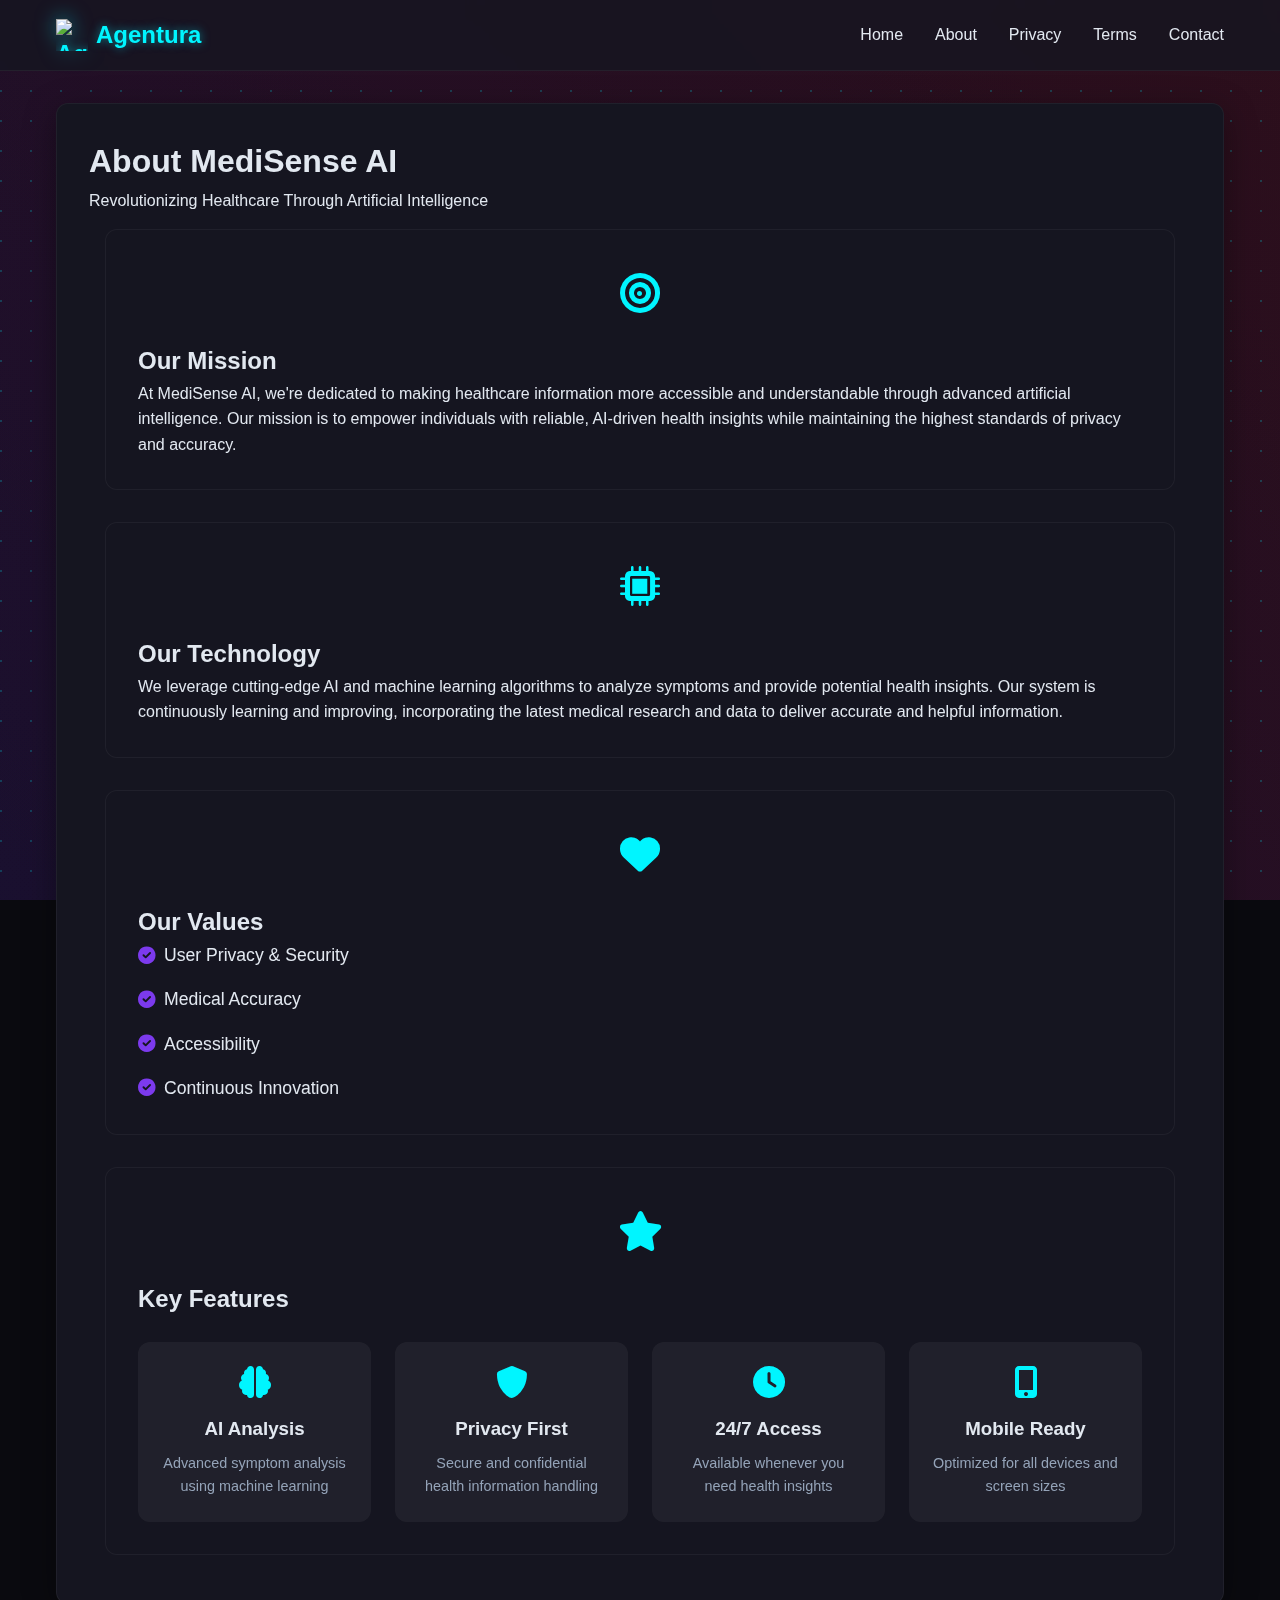
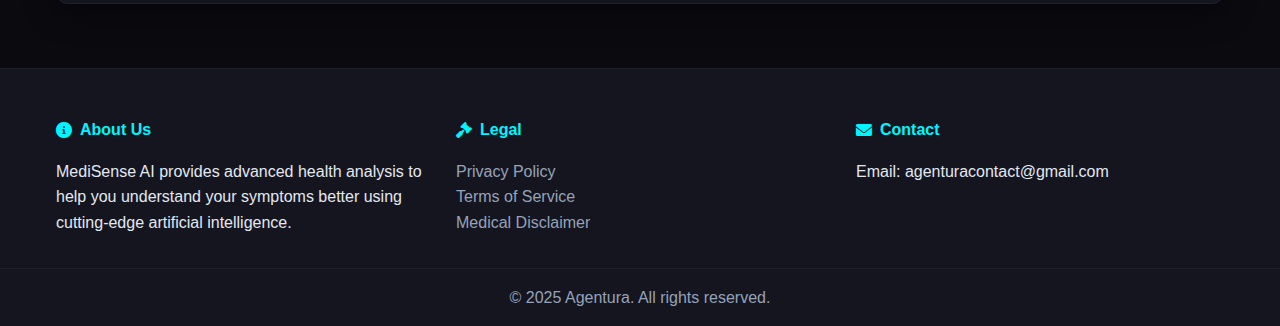
==== about.html @ 5d14335b "Add files via upload" ====
<!DOCTYPE html>
<html lang="en">
<head>
    <meta charset="UTF-8">
    <meta name="viewport" content="width=device-width, initial-scale=1.0">
    <meta name="description" content="About MediSense AI - Learn about our mission and advanced health analysis technology">
    <title>About Us | MediSense AI</title>
    <link rel="stylesheet" href="styles.css">
    <link rel="stylesheet" href="https://cdnjs.cloudflare.com/ajax/libs/font-awesome/6.0.0/css/all.min.css">
</head>
<body>
    <div class="page-wrapper">
        <div class="background-pattern"></div>

        <header>
            <nav>
                <div class="logo">
                    <img src="images/2025030122275204.png" alt="Agentura Logo" class="logo-img">
                    <span>Agentura</span>
                </div>
                <ul>
                    <li><a href="index.html">Home</a></li>
                    <li><a href="about.html">About</a></li>
                    <li><a href="privacy.html">Privacy</a></li>
                    <li><a href="terms.html">Terms</a></li>
                    <li><a href="contact.html">Contact</a></li>
                </ul>
            </nav>
        </header>

        <div class="container">
            <div class="main-content">
                <div class="hero-section">
                    <h1>About MediSense AI</h1>
                    <p class="subtitle">Revolutionizing Healthcare Through Artificial Intelligence</p>
                </div>

                <div class="about-container">
                    <div class="about-section mission">
                        <div class="about-icon">
                            <i class="fas fa-bullseye"></i>
                        </div>
                        <h2>Our Mission</h2>
                        <p>At MediSense AI, we're dedicated to making healthcare information more accessible and understandable through advanced artificial intelligence. Our mission is to empower individuals with reliable, AI-driven health insights while maintaining the highest standards of privacy and accuracy.</p>
                    </div>

                    <div class="about-section technology">
                        <div class="about-icon">
                            <i class="fas fa-microchip"></i>
                        </div>
                        <h2>Our Technology</h2>
                        <p>We leverage cutting-edge AI and machine learning algorithms to analyze symptoms and provide potential health insights. Our system is continuously learning and improving, incorporating the latest medical research and data to deliver accurate and helpful information.</p>
                    </div>

                    <div class="about-section values">
                        <div class="about-icon">
                            <i class="fas fa-heart"></i>
                        </div>
                        <h2>Our Values</h2>
                        <ul class="values-list">
                            <li><i class="fas fa-check-circle"></i> User Privacy & Security</li>
                            <li><i class="fas fa-check-circle"></i> Medical Accuracy</li>
                            <li><i class="fas fa-check-circle"></i> Accessibility</li>
                            <li><i class="fas fa-check-circle"></i> Continuous Innovation</li>
                        </ul>
                    </div>

                    <div class="about-section features">
                        <div class="about-icon">
                            <i class="fas fa-star"></i>
                        </div>
                        <h2>Key Features</h2>
                        <div class="features-grid">
                            <div class="feature-card">
                                <i class="fas fa-brain"></i>
                                <h3>AI Analysis</h3>
                                <p>Advanced symptom analysis using machine learning</p>
                            </div>
                            <div class="feature-card">
                                <i class="fas fa-shield-alt"></i>
                                <h3>Privacy First</h3>
                                <p>Secure and confidential health information handling</p>
                            </div>
                            <div class="feature-card">
                                <i class="fas fa-clock"></i>
                                <h3>24/7 Access</h3>
                                <p>Available whenever you need health insights</p>
                            </div>
                            <div class="feature-card">
                                <i class="fas fa-mobile-alt"></i>
                                <h3>Mobile Ready</h3>
                                <p>Optimized for all devices and screen sizes</p>
                            </div>
                        </div>
                    </div>
                </div>
            </div>
        </div>

        <footer>
            <div class="footer-content">
                <div class="footer-section">
                    <h4><i class="fas fa-info-circle"></i> About Us</h4>
                    <p>MediSense AI provides advanced health analysis to help you understand your symptoms better using cutting-edge artificial intelligence.</p>
                </div>
                <div class="footer-section">
                    <h4><i class="fas fa-gavel"></i> Legal</h4>
                    <ul>
                        <li><a href="privacy.html">Privacy Policy</a></li>
                        <li><a href="terms.html">Terms of Service</a></li>
                        <li><a href="disclaimer.html">Medical Disclaimer</a></li>
                    </ul>
                </div>
                <div class="footer-section">
                    <h4><i class="fas fa-envelope"></i> Contact</h4>
                    <p>Email: agenturacontact@gmail.com</p>
                </div>
            </div>
            <div class="footer-bottom">
                <p>&copy; 2025 Agentura. All rights reserved.</p>
            </div>
        </footer>
    </div>

    <!-- Scripts -->
    <script src="cursor-effects.js"></script>
</body>
</html>
---- styles.css ----
:root {
    --primary-color: #00F5FF;
    --secondary-color: #FF3366;
    --accent-color: #7C3AED;
    --background-color: #0A0A0F;
    --surface-color: #151520;
    --text-color: #E2E8F0;
    --text-muted: #94A3B8;
    --border-radius: 12px;
    --neon-shadow: 0 0 10px rgba(0, 245, 255, 0.3), 0 0 20px rgba(0, 245, 255, 0.2), 0 0 30px rgba(0, 245, 255, 0.1);
    --card-shadow: 0 8px 32px 0 rgba(0, 0, 0, 0.37);
    --glass-background: rgba(255, 255, 255, 0.05);
}

* {
    margin: 0;
    padding: 0;
    box-sizing: border-box;
}

body {
    font-family: 'Inter', -apple-system, BlinkMacSystemFont, 'Segoe UI', Roboto, sans-serif;
    line-height: 1.6;
    color: var(--text-color);
    background-color: var(--background-color);
    position: relative;
    min-height: 100vh;
}

/* Background Pattern */
.background-pattern {
    position: fixed;
    top: 0;
    left: 0;
    width: 100%;
    height: 100%;
    background-image: 
        radial-gradient(circle at 1px 1px, rgba(0, 245, 255, 0.15) 1px, transparent 0),
        linear-gradient(45deg, rgba(124, 58, 237, 0.1) 0%, rgba(255, 51, 102, 0.1) 100%);
    background-size: 30px 30px, 100% 100%;
    opacity: 1;
    z-index: -1;
    pointer-events: none;
}

/* Header & Navigation */
header {
    background: rgba(21, 21, 32, 0.8);
    backdrop-filter: blur(10px);
    border-bottom: 1px solid rgba(255, 255, 255, 0.05);
    position: sticky;
    top: 0;
    z-index: 100;
}

nav {
    max-width: 1200px;
    margin: 0 auto;
    padding: 1rem;
    display: flex;
    justify-content: space-between;
    align-items: center;
}

.logo {
    display: flex;
    align-items: center;
    gap: 0.5rem;
    font-size: 1.5rem;
    font-weight: 700;
    color: var(--primary-color);
    text-shadow: 0 0 10px rgba(0, 245, 255, 0.5);
}

.logo-img {
    width: 32px;
    height: 32px;
    object-fit: contain;
    filter: drop-shadow(0 0 10px rgba(0, 245, 255, 0.5));
}

.logo i {
    display: none;
}

nav ul {
    display: flex;
    gap: 2rem;
    list-style: none;
}

nav a {
    text-decoration: none;
    color: var(--text-color);
    font-weight: 500;
    transition: all 0.3s ease;
    position: relative;
}

nav a::after {
    content: '';
    position: absolute;
    width: 0;
    height: 2px;
    bottom: -4px;
    left: 0;
    background-color: var(--primary-color);
    transition: width 0.3s ease;
}

nav a:hover {
    color: var(--primary-color);
}

nav a:hover::after {
    width: 100%;
}

/* Main Container */
.container {
    max-width: 1200px;
    margin: 2rem auto;
    padding: 0 1rem;
}

.main-content {
    background: var(--surface-color);
    backdrop-filter: blur(10px);
    border-radius: var(--border-radius);
    padding: 2rem;
    box-shadow: var(--card-shadow);
    border: 1px solid var(--glass-background);
}

/* Updated Hero Section Styles */
.brand-title {
    display: flex;
    align-items: center;
    justify-content: center;
    gap: 1rem;
    margin-bottom: 1rem;
}

.medisense-text {
    font-size: 4rem;
    background: linear-gradient(135deg, var(--primary-color), var(--accent-color));
    -webkit-background-clip: text;
    background-clip: text;
    color: transparent;
    text-shadow: var(--neon-shadow);
}

.hero-heart {
    font-size: 3.5rem;
    color: var(--secondary-color);
    animation: heartbeat 1.5s ease-in-out infinite;
}

@keyframes heartbeat {
    0% { transform: scale(1); }
    25% { transform: scale(1.1); }
    40% { transform: scale(1); }
    60% { transform: scale(1.1); }
    100% { transform: scale(1); }
}

.subtitle-wrapper {
    display: flex;
    align-items: center;
    justify-content: center;
    margin-top: 1rem;
}

.agentura-title {
    display: flex;
    align-items: center;
    gap: 1rem;
    font-size: 2.5rem;
    color: var(--text-color);
    text-transform: uppercase;
    letter-spacing: 2px;
}

.logo-placeholder {
    width: 50px;
    height: 50px;
    background: rgba(255, 255, 255, 0.1);
    border-radius: 50%;
    border: 2px dashed var(--primary-color);
}

/* Responsive styles for the new hero section */
@media (max-width: 768px) {
    .medisense-text {
        font-size: 3rem;
    }

    .hero-heart {
        font-size: 2.5rem;
    }

    .agentura-title {
        font-size: 2rem;
    }

    .logo-placeholder {
        width: 40px;
        height: 40px;
    }
}

@media (max-width: 480px) {
    .medisense-text {
        font-size: 2.5rem;
    }

    .hero-heart {
        font-size: 2rem;
    }

    .agentura-title {
        font-size: 1.5rem;
    }

    .logo-placeholder {
        width: 30px;
        height: 30px;
    }
}

/* Info Badge & Alert Box */
.info-badge, .alert-box {
    display: flex;
    align-items: center;
    gap: 1rem;
    padding: 1.5rem;
    border-radius: var(--border-radius);
    margin: 1rem 0;
    background: var(--glass-background);
    border: 1px solid rgba(255, 255, 255, 0.1);
    backdrop-filter: blur(10px);
}

.info-badge {
    border-left: 4px solid var(--primary-color);
}

.alert-box {
    border-left: 4px solid var(--secondary-color);
}

/* Symptom Input */
.symptom-input {
    margin: 2rem 0;
}

.search-box {
    position: relative;
    margin: 1rem 0;
}

.search-icon {
    position: absolute;
    left: 1rem;
    top: 50%;
    transform: translateY(-50%);
    color: var(--text-muted);
}

#symptomSearch {
    width: 100%;
    padding: 1rem 1rem 1rem 3rem;
    border: 2px solid rgba(255, 255, 255, 0.1);
    border-radius: var(--border-radius);
    font-size: 1rem;
    transition: all 0.3s ease;
    background: var(--glass-background);
    color: var(--text-color);
}

#symptomSearch:focus {
    outline: none;
    border-color: var(--primary-color);
    box-shadow: 0 0 0 3px rgba(0, 245, 255, 0.1);
}

.symptoms-list {
    background: var(--surface-color);
    border-radius: var(--border-radius);
    box-shadow: var(--card-shadow);
    margin-top: 0.5rem;
    border: 1px solid var(--glass-background);
}

/* Selected Symptoms */
.selected-symptoms {
    margin: 2rem 0;
    padding: 1.5rem;
    background: rgba(124, 58, 237, 0.1);
    border-radius: var(--border-radius);
    border: 1px solid rgba(124, 58, 237, 0.2);
}

/* Buttons */
.primary-button {
    display: flex;
    align-items: center;
    justify-content: center;
    gap: 0.5rem;
    background: linear-gradient(135deg, var(--primary-color), var(--accent-color));
    color: var(--background-color);
    border: none;
    padding: 1rem 2rem;
    border-radius: var(--border-radius);
    font-size: 1rem;
    font-weight: 600;
    cursor: pointer;
    transition: all 0.3s ease;
    text-shadow: 0 1px 2px rgba(0, 0, 0, 0.2);
}

.primary-button:hover {
    transform: translateY(-2px);
    box-shadow: var(--neon-shadow);
}

/* Results Section */
.result {
    margin-top: 2rem;
    padding: 2rem;
    background: var(--glass-background);
    border-radius: var(--border-radius);
    box-shadow: var(--card-shadow);
    border: 1px solid rgba(255, 255, 255, 0.1);
}

.conditions-list {
    margin: 1rem 0;
    display: grid;
    grid-template-columns: repeat(auto-fit, minmax(300px, 1fr));
    gap: 1.5rem;
}

/* Enhanced Condition Cards */
.condition-card {
    background: var(--surface-color);
    border-radius: var(--border-radius);
    padding: 1.5rem;
    border: 1px solid rgba(255, 255, 255, 0.1);
    transition: all 0.3s ease;
    position: relative;
    overflow: hidden;
    display: grid;
    gap: 1rem;
}

.condition-card:hover {
    transform: translateY(-2px);
    box-shadow: var(--neon-shadow);
    border-color: var(--primary-color);
}

.condition-severity {
    position: absolute;
    top: 1rem;
    right: 1rem;
    padding: 0.3rem 0.8rem;
    border-radius: 20px;
    font-size: 0.85rem;
    font-weight: 600;
}

.severity-high {
    background: rgba(239, 68, 68, 0.1);
    color: #EF4444;
    border: 1px solid rgba(239, 68, 68, 0.2);
}

.severity-medium {
    background: rgba(245, 158, 11, 0.1);
    color: #F59E0B;
    border: 1px solid rgba(245, 158, 11, 0.2);
}

.severity-low {
    background: rgba(16, 185, 129, 0.1);
    color: #10B981;
    border: 1px solid rgba(16, 185, 129, 0.2);
}

.condition-name {
    font-size: 1.2rem;
    color: var(--primary-color);
    margin-bottom: 1rem;
    font-weight: 600;
    display: flex;
    align-items: center;
    gap: 0.5rem;
}

.condition-name i {
    font-size: 1rem;
}

.condition-probability {
    display: inline-block;
    padding: 0.3rem 0.8rem;
    background: rgba(124, 58, 237, 0.1);
    border-radius: 20px;
    font-size: 0.9rem;
    color: var(--accent-color);
    margin-bottom: 1rem;
    border: 1px solid rgba(124, 58, 237, 0.2);
}

.condition-description {
    color: var(--text-muted);
    font-size: 0.95rem;
    line-height: 1.6;
    margin-bottom: 1rem;
}

.condition-symptoms {
    margin-top: 1rem;
}

.condition-symptoms h4 {
    font-size: 1rem;
    color: var(--text-color);
    margin-bottom: 0.5rem;
    display: flex;
    align-items: center;
    gap: 0.5rem;
}

.symptoms-list {
    display: flex;
    flex-wrap: wrap;
    gap: 0.5rem;
}

.symptom-tag {
    background: rgba(255, 255, 255, 0.05);
    padding: 0.3rem 0.8rem;
    border-radius: 15px;
    font-size: 0.85rem;
    color: var(--text-muted);
    border: 1px solid rgba(255, 255, 255, 0.1);
}

/* Loader */
.loader {
    display: none;
    text-align: center;
    margin: 2rem 0;
}

.spinner {
    width: 50px;
    height: 50px;
    border: 4px solid rgba(255, 255, 255, 0.1);
    border-top: 4px solid var(--primary-color);
    border-radius: 50%;
    animation: spin 1s linear infinite;
    margin: 0 auto;
    box-shadow: var(--neon-shadow);
}

@keyframes spin {
    0% { transform: rotate(0deg); }
    100% { transform: rotate(360deg); }
}

/* Footer */
footer {
    background: var(--surface-color);
    border-top: 1px solid rgba(255, 255, 255, 0.05);
    padding: 3rem 0 1rem;
    margin-top: 4rem;
}

.footer-content {
    max-width: 1200px;
    margin: 0 auto;
    padding: 0 1rem;
    display: grid;
    grid-template-columns: repeat(auto-fit, minmax(250px, 1fr));
    gap: 2rem;
}

.footer-section h4 {
    display: flex;
    align-items: center;
    gap: 0.5rem;
    color: var(--primary-color);
    margin-bottom: 1rem;
}

.footer-section ul {
    list-style: none;
}

.footer-section a {
    color: var(--text-muted);
    text-decoration: none;
    transition: color 0.3s ease;
}

.footer-section a:hover {
    color: var(--primary-color);
}

.footer-bottom {
    text-align: center;
    margin-top: 2rem;
    padding-top: 1rem;
    border-top: 1px solid rgba(255, 255, 255, 0.05);
    color: var(--text-muted);
}

/* Cookie Consent */
.cookie-consent {
    position: fixed;
    bottom: 1rem;
    left: 50%;
    transform: translateX(-50%);
    background: var(--surface-color);
    padding: 1.5rem;
    border-radius: var(--border-radius);
    box-shadow: var(--card-shadow);
    display: flex;
    align-items: center;
    gap: 1rem;
    z-index: 1000;
    border: 1px solid var(--glass-background);
    backdrop-filter: blur(10px);
}

.cookie-consent button {
    background: var(--primary-color);
    color: var(--background-color);
    border: none;
    padding: 0.5rem 1rem;
    border-radius: var(--border-radius);
    cursor: pointer;
    transition: all 0.3s ease;
}

.cookie-consent button:hover {
    transform: translateY(-2px);
    box-shadow: var(--neon-shadow);
}

/* Responsive Design */
/* Tablet and smaller desktops */
@media (max-width: 1024px) {
    .container {
        max-width: 95%;
    }

    .hero-section h1 {
        font-size: 2.5rem;
    }

    .medical-icons {
        gap: 1.5rem;
    }
}

/* Mobile devices */
@media (max-width: 768px) {
    /* Header & Navigation */
    header {
        padding: 0.5rem;
    }

    nav {
        flex-direction: column;
        gap: 1rem;
        padding: 0.5rem;
    }

    .logo {
        font-size: 1.3rem;
    }

    .logo-img {
        width: 28px;
        height: 28px;
    }

    nav ul {
        flex-wrap: wrap;
        justify-content: center;
        gap: 1rem;
        width: 100%;
        padding: 0.5rem 0;
    }

    nav a {
        font-size: 0.9rem;
        padding: 0.5rem;
    }

    /* Main Content */
    .container {
        margin: 1rem auto;
        padding: 0 0.5rem;
    }

    .main-content {
        padding: 1rem;
    }

    .hero-section {
        margin-bottom: 2rem;
    }

    .hero-section h1 {
        font-size: 1.8rem;
        line-height: 1.3;
    }

    .subtitle {
        font-size: 1rem;
        padding: 0 1rem;
    }

    .medical-icons {
        font-size: 1.5rem;
        gap: 1.5rem;
        flex-wrap: wrap;
        justify-content: center;
    }

    /* Info Badge & Alert Box */
    .info-badge, .alert-box {
        padding: 1rem;
        flex-direction: column;
        text-align: center;
    }

    .info-badge i, .alert-box i {
        font-size: 1.5rem;
        margin-bottom: 0.5rem;
    }

    /* Symptom Input */
    .symptom-input h2 {
        font-size: 1.3rem;
        text-align: center;
    }

    .search-box {
        margin: 0.5rem 0;
    }

    #symptomSearch {
        padding: 0.8rem 0.8rem 0.8rem 2.5rem;
        font-size: 0.9rem;
    }

    .search-icon {
        left: 0.8rem;
        font-size: 0.9rem;
    }

    .selected-symptoms {
        padding: 1rem;
    }

    .selected-symptoms h3 {
        font-size: 1.1rem;
        text-align: center;
    }

    /* Buttons */
    .primary-button {
        width: 100%;
        padding: 0.8rem 1.5rem;
        font-size: 0.9rem;
    }

    /* Results Section */
    .result {
        padding: 1rem;
    }

    .result h3 {
        font-size: 1.2rem;
        text-align: center;
    }

    /* Footer */
    footer {
        padding: 2rem 0 1rem;
        margin-top: 2rem;
    }

    .footer-content {
        grid-template-columns: 1fr;
        text-align: center;
        gap: 1.5rem;
    }

    .footer-section h4 {
        justify-content: center;
    }

    .footer-section ul {
        display: flex;
        flex-wrap: wrap;
        justify-content: center;
        gap: 1rem;
    }

    /* Cookie Consent */
    .cookie-consent {
        flex-direction: column;
        text-align: center;
        width: 90%;
        padding: 1rem;
        font-size: 0.9rem;
    }

    .cookie-consent button {
        width: 100%;
        margin-top: 0.5rem;
    }

    .conditions-list {
        grid-template-columns: 1fr;
    }

    .condition-card {
        padding: 1.2rem;
    }

    .condition-name {
        font-size: 1.1rem;
    }

    .condition-probability {
        font-size: 0.85rem;
    }

    .condition-description {
        font-size: 0.9rem;
    }

    .symptom-tag {
        font-size: 0.8rem;
    }
}

/* Small mobile devices */
@media (max-width: 480px) {
    .hero-section h1 {
        font-size: 1.5rem;
    }

    .medical-icons {
        font-size: 1.2rem;
        gap: 1rem;
    }

    nav ul {
        gap: 0.5rem;
    }

    nav a {
        font-size: 0.8rem;
        padding: 0.4rem;
    }

    .info-badge, .alert-box {
        padding: 0.8rem;
        font-size: 0.9rem;
    }

    #symptomSearch {
        padding: 0.7rem 0.7rem 0.7rem 2.2rem;
        font-size: 0.8rem;
    }

    .search-icon {
        left: 0.7rem;
        font-size: 0.8rem;
    }

    .logo-img {
        width: 24px;
        height: 24px;
    }
}

/* Landscape mode for mobile devices */
@media (max-height: 600px) and (orientation: landscape) {
    .hero-section {
        margin-bottom: 1rem;
    }

    .medical-icons {
        margin: 0.5rem 0;
    }

    .info-badge, .alert-box {
        padding: 0.8rem;
    }

    .container {
        margin: 0.5rem auto;
    }

    .main-content {
        padding: 1rem;
    }
}

/* Touch device optimizations */
@media (hover: none) {
    .primary-button:active {
        transform: translateY(-2px);
        box-shadow: var(--neon-shadow);
    }

    nav a:active {
        color: var(--primary-color);
    }

    .medical-icons i:active {
        transform: translateY(-5px);
        color: var(--primary-color);
    }
}

/* High-resolution screens */
@media (-webkit-min-device-pixel-ratio: 2), (min-resolution: 192dpi) {
    .background-pattern {
        background-size: 15px 15px, 100% 100%;
    }
}

/* Ensure proper display on ultra-wide screens */
@media (min-width: 1920px) {
    .container {
        max-width: 1400px;
    }

    .hero-section h1 {
        font-size: 3.5rem;
    }

    .medical-icons {
        font-size: 2.5rem;
    }
}

/* Scrollbar Styling */
::-webkit-scrollbar {
    width: 10px;
}

::-webkit-scrollbar-track {
    background: var(--background-color);
}

::-webkit-scrollbar-thumb {
    background: var(--glass-background);
    border-radius: 5px;
}

::-webkit-scrollbar-thumb:hover {
    background: var(--primary-color);
}

/* Cursor Effects */
.cursor-glow {
    width: 20px;
    height: 20px;
    background: rgba(0, 245, 255, 0.3);
    border-radius: 50%;
    position: fixed;
    pointer-events: none;
    z-index: 9999;
    transition: transform 0.15s ease;
    mix-blend-mode: screen;
}

/* Apply dot pattern to all pages */
.page-wrapper {
    position: relative;
    min-height: 100vh;
    overflow-x: hidden;
}

.page-wrapper::before {
    content: '';
    position: fixed;
    top: 0;
    left: 0;
    width: 100%;
    height: 100%;
    background-image: 
        radial-gradient(circle at 1px 1px, rgba(0, 245, 255, 0.15) 1px, transparent 0),
        linear-gradient(45deg, rgba(124, 58, 237, 0.1) 0%, rgba(255, 51, 102, 0.1) 100%);
    background-size: 30px 30px, 100% 100%;
    opacity: 0.5;
    pointer-events: none;
    z-index: -1;
}

/* Add this to your existing JavaScript file */
const cursorGlow = document.createElement('div');
cursorGlow.classList.add('cursor-glow');
document.body.appendChild(cursorGlow);

document.addEventListener('mousemove', (e) => {
    cursorGlow.style.left = e.clientX - 10 + 'px';
    cursorGlow.style.top = e.clientY - 10 + 'px';
});

document.addEventListener('mousedown', () => {
    cursorGlow.style.transform = 'scale(0.8)';
});

document.addEventListener('mouseup', () => {
    cursorGlow.style.transform = 'scale(1)';
});

/* Remedies Section */
.remedies-section {
    margin-top: 1.5rem;
    padding: 1.5rem;
    background: rgba(0, 245, 255, 0.05);
    border-radius: var(--border-radius);
    border: 1px solid rgba(0, 245, 255, 0.1);
    position: relative;
    overflow: hidden;
}

.remedies-section::before {
    content: '';
    position: absolute;
    top: 0;
    left: 0;
    width: 100%;
    height: 100%;
    background: linear-gradient(45deg, rgba(0, 245, 255, 0.05) 0%, transparent 100%);
    pointer-events: none;
}

.remedies-title {
    display: flex;
    align-items: center;
    gap: 0.5rem;
    color: var(--primary-color);
    margin-bottom: 1rem;
    font-size: 1.1rem;
}

.remedies-list {
    display: grid;
    gap: 0.8rem;
    position: relative;
}

.remedy-item {
    display: flex;
    align-items: flex-start;
    gap: 0.8rem;
    padding: 0.8rem;
    background: rgba(255, 255, 255, 0.03);
    border-radius: var(--border-radius);
    transition: all 0.3s ease;
}

.remedy-item:hover {
    background: rgba(255, 255, 255, 0.05);
    transform: translateX(5px);
}

.remedy-item i {
    color: var(--accent-color);
    font-size: 1.1rem;
    margin-top: 0.2rem;
}

/* Contact Page Styles */
.contact-container {
    display: grid;
    grid-template-columns: repeat(auto-fit, minmax(300px, 1fr));
    gap: 2rem;
    margin: 2rem 0;
}

.contact-info {
    padding: 2rem;
    background: var(--surface-color);
    border-radius: var(--border-radius);
    border: 1px solid var(--glass-background);
}

.contact-method {
    display: flex;
    align-items: center;
    gap: 1rem;
    padding: 1rem;
    margin-bottom: 1rem;
    background: rgba(255, 255, 255, 0.03);
    border-radius: var(--border-radius);
    transition: all 0.3s ease;
}

.contact-method:hover {
    transform: translateY(-2px);
    background: rgba(255, 255, 255, 0.05);
}

.contact-method i {
    font-size: 1.5rem;
    color: var(--primary-color);
}

.contact-form {
    padding: 2rem;
    background: var(--surface-color);
    border-radius: var(--border-radius);
    border: 1px solid var(--glass-background);
}

.form-group {
    margin-bottom: 1.5rem;
}

.form-group label {
    display: block;
    margin-bottom: 0.5rem;
    color: var(--text-color);
}

.form-input {
    width: 100%;
    padding: 1rem;
    background: var(--glass-background);
    border: 2px solid rgba(255, 255, 255, 0.1);
    border-radius: var(--border-radius);
    color: var(--text-color);
    transition: all 0.3s ease;
}

.form-input:focus {
    outline: none;
    border-color: var(--primary-color);
    box-shadow: 0 0 0 3px rgba(0, 245, 255, 0.1);
}

textarea.form-input {
    min-height: 150px;
    resize: vertical;
}

.contact-submit {
    width: 100%;
    padding: 1rem;
    background: linear-gradient(135deg, var(--primary-color), var(--accent-color));
    color: var(--background-color);
    border: none;
    border-radius: var(--border-radius);
    font-size: 1rem;
    font-weight: 600;
    cursor: pointer;
    transition: all 0.3s ease;
}

.contact-submit:hover {
    transform: translateY(-2px);
    box-shadow: var(--neon-shadow);
}

/* Contact Page Animations */
@keyframes slideIn {
    from {
        opacity: 0;
        transform: translateY(20px);
    }
    to {
        opacity: 1;
        transform: translateY(0);
    }
}

.contact-method {
    animation: slideIn 0.5s ease forwards;
    opacity: 0;
}

.contact-method:nth-child(1) { animation-delay: 0.1s; }
.contact-method:nth-child(2) { animation-delay: 0.2s; }
.contact-method:nth-child(3) { animation-delay: 0.3s; }

.form-group {
    animation: slideIn 0.5s ease forwards;
    opacity: 0;
}

.form-group:nth-child(1) { animation-delay: 0.2s; }
.form-group:nth-child(2) { animation-delay: 0.3s; }
.form-group:nth-child(3) { animation-delay: 0.4s; }
.form-group:nth-child(4) { animation-delay: 0.5s; }

/* Social Media Links */
.social-links {
    display: flex;
    gap: 1rem;
    margin-top: 2rem;
}

.social-link {
    width: 40px;
    height: 40px;
    display: flex;
    align-items: center;
    justify-content: center;
    background: var(--glass-background);
    border-radius: 50%;
    color: var(--text-color);
    transition: all 0.3s ease;
}

.social-link:hover {
    transform: translateY(-3px);
    color: var(--primary-color);
    box-shadow: var(--neon-shadow);
}

/* About Page Styles */
.about-container {
    display: grid;
    gap: 2rem;
    padding: 1rem;
}

.about-section {
    background: var(--surface-color);
    border-radius: var(--border-radius);
    padding: 2rem;
    border: 1px solid var(--glass-background);
    transition: all 0.3s ease;
    animation: slideIn 0.5s ease forwards;
}

.about-section:hover {
    transform: translateY(-5px);
    box-shadow: var(--neon-shadow);
    border-color: var(--primary-color);
}

.about-icon {
    font-size: 2.5rem;
    color: var(--primary-color);
    margin-bottom: 1rem;
    text-align: center;
}

.about-icon i {
    animation: pulse 2s infinite;
}

.values-list {
    list-style: none;
    padding: 0;
    display: grid;
    gap: 1rem;
}

.values-list li {
    display: flex;
    align-items: center;
    gap: 0.5rem;
    font-size: 1.1rem;
}

.values-list i {
    color: var(--accent-color);
}

.features-grid {
    display: grid;
    grid-template-columns: repeat(auto-fit, minmax(200px, 1fr));
    gap: 1.5rem;
    margin-top: 1.5rem;
}

.feature-card {
    background: var(--glass-background);
    padding: 1.5rem;
    border-radius: var(--border-radius);
    text-align: center;
    transition: all 0.3s ease;
}

.feature-card:hover {
    transform: translateY(-3px);
    background: rgba(255, 255, 255, 0.1);
}

.feature-card i {
    font-size: 2rem;
    color: var(--primary-color);
    margin-bottom: 1rem;
}

.feature-card h3 {
    color: var(--text-color);
    margin-bottom: 0.5rem;
}

.feature-card p {
    color: var(--text-muted);
    font-size: 0.9rem;
}

/* About Page Animations */
@keyframes slideIn {
    from {
        opacity: 0;
        transform: translateY(20px);
    }
    to {
        opacity: 1;
        transform: translateY(0);
    }
}

.about-section:nth-child(1) { animation-delay: 0.1s; }
.about-section:nth-child(2) { animation-delay: 0.2s; }
.about-section:nth-child(3) { animation-delay: 0.3s; }
.about-section:nth-child(4) { animation-delay: 0.4s; }

/* Responsive Styles for About Page */
@media (max-width: 768px) {
    .about-container {
        grid-template-columns: 1fr;
    }

    .features-grid {
        grid-template-columns: 1fr;
    }

    .about-section {
        padding: 1.5rem;
    }

    .about-icon {
        font-size: 2rem;
    }

    .values-list li {
        font-size: 1rem;
    }
}

/* Privacy Page Styles */
.privacy-container {
    display: grid;
    gap: 2rem;
    padding: 1rem;
}

.privacy-section {
    background: var(--surface-color);
    border-radius: var(--border-radius);
    padding: 2rem;
    border: 1px solid var(--glass-background);
    transition: all 0.3s ease;
    animation: slideIn 0.5s ease forwards;
}

.privacy-section:hover {
    transform: translateY(-5px);
    box-shadow: var(--neon-shadow);
    border-color: var(--primary-color);
}

.section-icon {
    font-size: 2.5rem;
    color: var(--primary-color);
    margin-bottom: 1rem;
    text-align: center;
}

.section-icon i {
    animation: pulse 2s infinite;
}

.privacy-list {
    list-style: none;
    padding: 0;
    margin-top: 1rem;
}

.privacy-list li {
    display: flex;
    align-items: center;
    gap: 0.8rem;
    padding: 0.5rem 0;
    color: var(--text-muted);
}

.privacy-list i {
    color: var(--accent-color);
    font-size: 1.1rem;
}

.contact-details {
    margin-top: 1.5rem;
}

.contact-details p {
    display: flex;
    align-items: center;
    gap: 0.8rem;
    padding: 0.5rem 0;
    color: var(--text-muted);
}

.contact-details i {
    color: var(--primary-color);
    font-size: 1.1rem;
}

/* Privacy Page Animations */
.privacy-section:nth-child(1) { animation-delay: 0.1s; }
.privacy-section:nth-child(2) { animation-delay: 0.2s; }
.privacy-section:nth-child(3) { animation-delay: 0.3s; }
.privacy-section:nth-child(4) { animation-delay: 0.4s; }
.privacy-section:nth-child(5) { animation-delay: 0.5s; }
.privacy-section:nth-child(6) { animation-delay: 0.6s; }

/* Responsive Styles for Privacy Page */
@media (max-width: 768px) {
    .privacy-container {
        grid-template-columns: 1fr;
    }

    .privacy-section {
        padding: 1.5rem;
    }

    .section-icon {
        font-size: 2rem;
    }

    .privacy-list li {
        font-size: 0.95rem;
    }

    .contact-details p {
        font-size: 0.95rem;
    }
}

/* Terms Page Styles */
.terms-container {
    display: grid;
    gap: 2rem;
    padding: 1rem;
}

.terms-section {
    background: var(--surface-color);
    border-radius: var(--border-radius);
    padding: 2rem;
    border: 1px solid var(--glass-background);
    transition: all 0.3s ease;
    animation: slideIn 0.5s ease forwards;
}

.terms-section:hover {
    transform: translateY(-5px);
    box-shadow: var(--neon-shadow);
    border-color: var(--primary-color);
}

.terms-list {
    list-style: none;
    padding: 0;
    margin-top: 1rem;
}

.terms-list li {
    display: flex;
    align-items: center;
    gap: 0.8rem;
    padding: 0.5rem 0;
    color: var(--text-muted);
}

.terms-list i.fa-check {
    color: var(--accent-color);
    font-size: 1.1rem;
}

.terms-list i.fa-times {
    color: var(--secondary-color);
    font-size: 1.1rem;
}

/* Terms Page Animations */
.terms-section:nth-child(1) { animation-delay: 0.1s; }
.terms-section:nth-child(2) { animation-delay: 0.2s; }
.terms-section:nth-child(3) { animation-delay: 0.3s; }
.terms-section:nth-child(4) { animation-delay: 0.4s; }
.terms-section:nth-child(5) { animation-delay: 0.5s; }
.terms-section:nth-child(6) { animation-delay: 0.6s; }
.terms-section:nth-child(7) { animation-delay: 0.7s; }

/* Responsive Styles for Terms Page */
@media (max-width: 768px) {
    .terms-container {
        grid-template-columns: 1fr;
    }

    .terms-section {
        padding: 1.5rem;
    }

    .section-icon {
        font-size: 2rem;
    }

    .terms-list li {
        font-size: 0.95rem;
    }
}
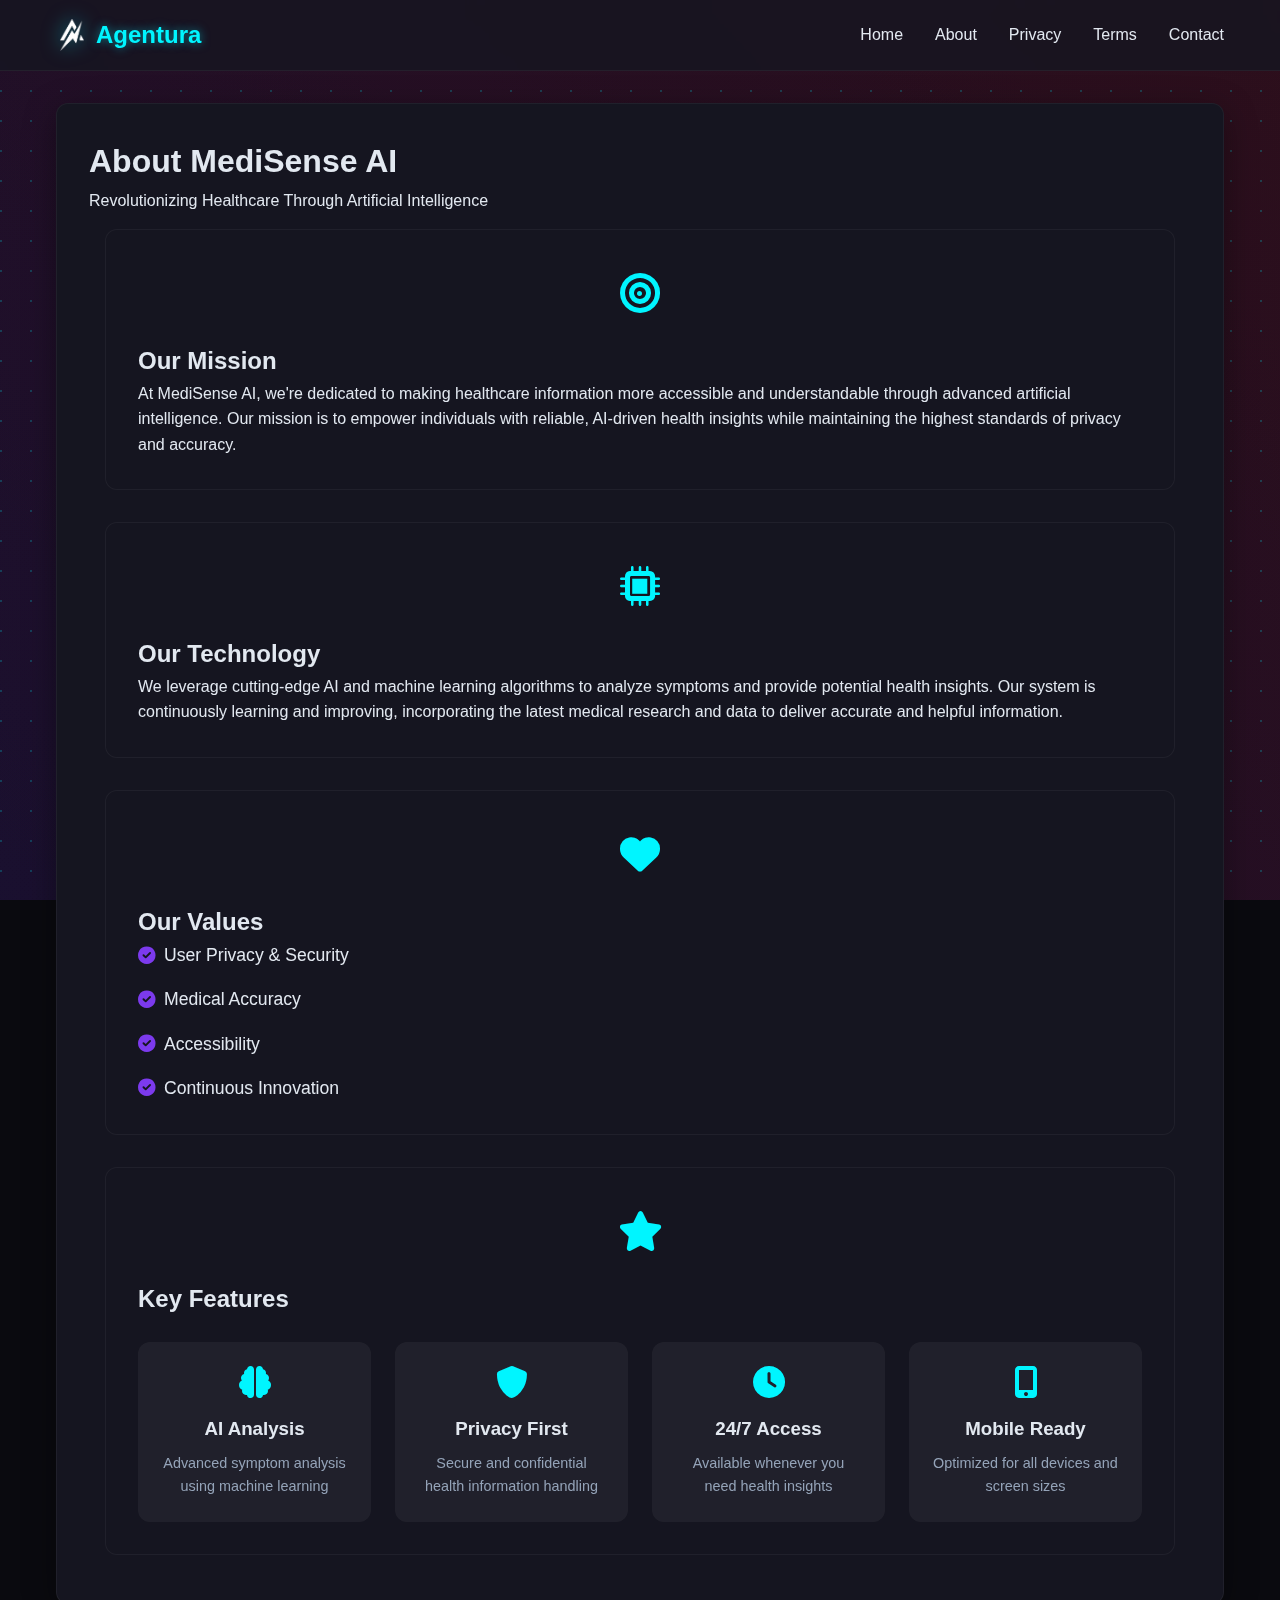
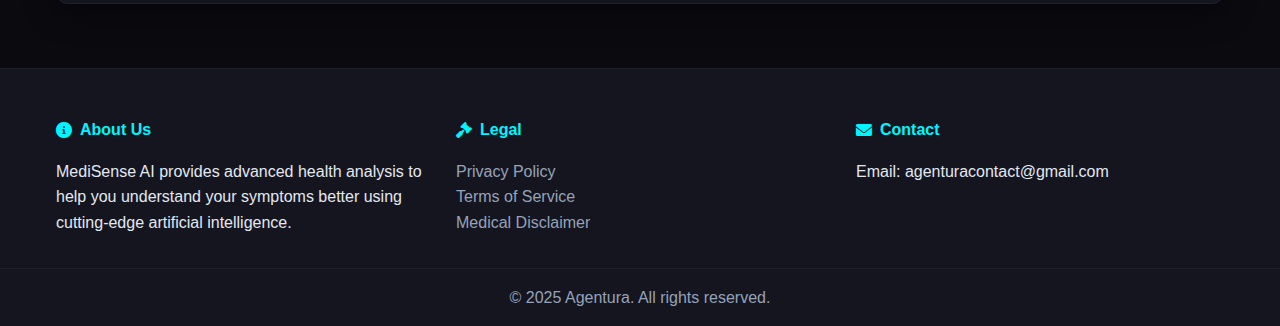
==== commit 0a085f72: "Update about.html" ====
--- a/about.html
+++ b/about.html
@@ -15,7 +15,7 @@
         <header>
             <nav>
                 <div class="logo">
-                    <img src="images/2025030122275204.png" alt="Agentura Logo" class="logo-img">
+                    <img src="2025030122275204.png" alt="Agentura Logo" class="logo-img">
                     <span>Agentura</span>
                 </div>
                 <ul>
@@ -125,4 +125,4 @@
     <!-- Scripts -->
     <script src="cursor-effects.js"></script>
 </body>
-</html> +</html> 
